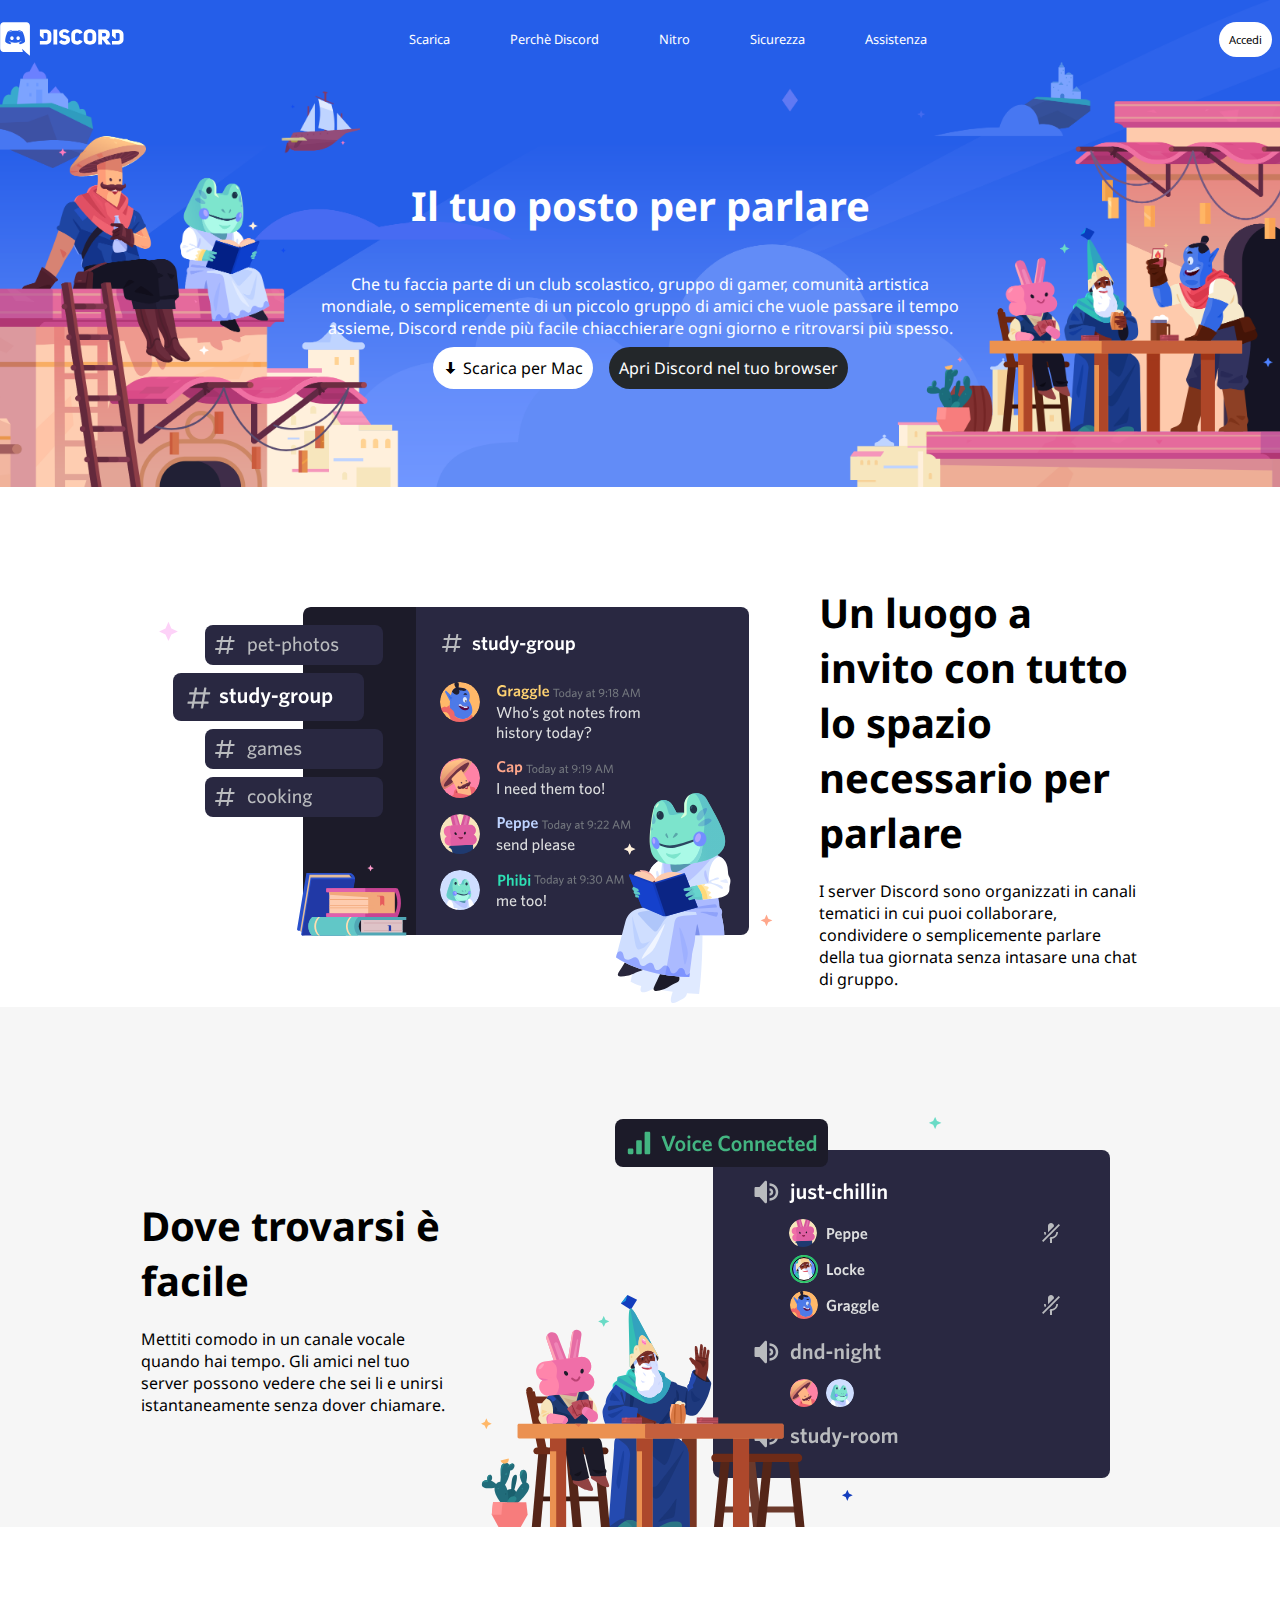
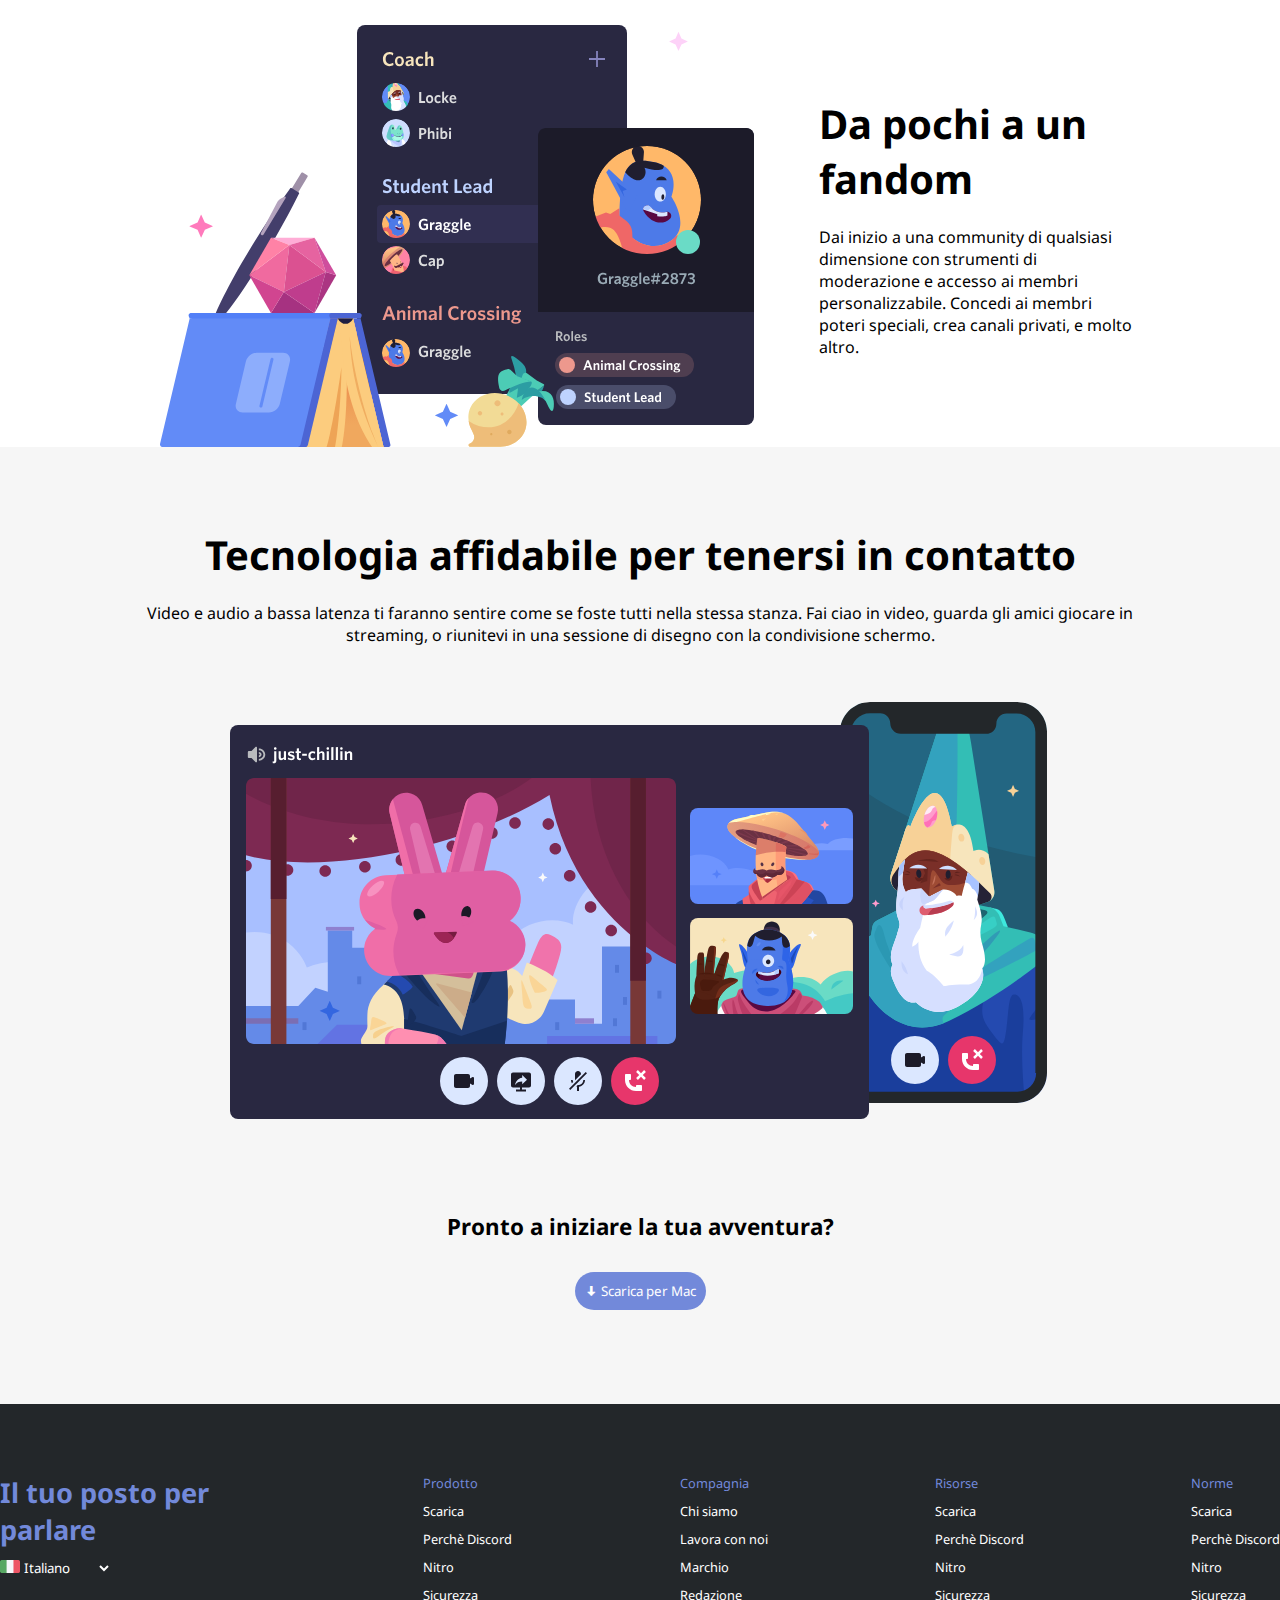
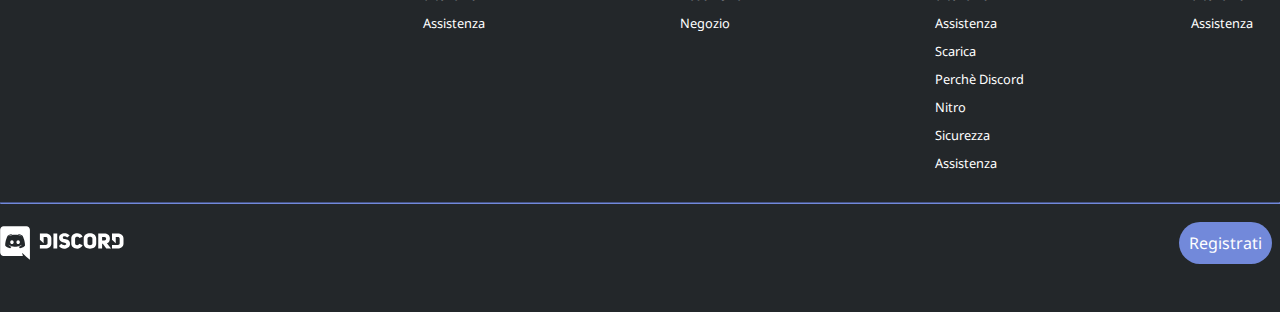
==== index.html @ 4655fd92 "init" ====
<!DOCTYPE html>
<html lang="en">
<head>
    <meta charset="UTF-8">
    <meta http-equiv="X-UA-Compatible" content="IE=edge">
    <meta name="viewport" content="width=device-width, initial-scale=1.0">
    <link rel="stylesheet" href="https://cdnjs.cloudflare.com/ajax/libs/font-awesome/6.2.1/css/all.min.css" integrity="sha512-MV7K8+y+gLIBoVD59lQIYicR65iaqukzvf/nwasF0nqhPay5w/9lJmVM2hMDcnK1OnMGCdVK+iQrJ7lzPJQd1w==" crossorigin="anonymous" referrerpolicy="no-referrer" />
    <link rel="preconnect" href="https://fonts.googleapis.com">
    <link rel="preconnect" href="https://fonts.gstatic.com" crossorigin>
    <link href="https://fonts.googleapis.com/css2?family=Noto+Sans:wght@300;400;500;600;700;800&display=swap" rel="stylesheet">
    <link rel="stylesheet" href="./css/style.css">
    <title>Discord</title>
</head>
<body>
    <header>
        <div class="container w-text">
            <nav class="d-flex little-text">
                <img src="./img/logo.svg" alt="Discord Logo">
                <ul class="d-flex">
                    <li>Scarica</li>
                    <li>Perchè Discord</li>
                    <li>Nitro</li>
                    <li>Sicurezza</li>
                    <li>Assistenza</li>
                </ul>
                <a class="button white b-text" href="">Accedi</a>
            </nav>
            <section class="d-flex text-c">
                <h1>Il tuo posto per parlare</h1>
                <p>Che tu faccia parte di un club scolastico, gruppo di gamer, comunità artistica mondiale, o semplicemente di un piccolo gruppo di amici che vuole passare il tempo assieme, Discord rende più facile chiacchierare ogni giorno e ritrovarsi più spesso.</p>
            </section>
            <div class="header-buttons d-flex">
                <div class="button white b-text">&#129051; Scarica per Mac</div>
                <div class="button black">Apri Discord nel tuo browser</div>
            </div>
        </div>
    </header>

    <main>
        <div role="section container">
            <section class="d-flex container b-text">
                <img src="./img/item1.svg" alt="">
                <article>
                    <h2>Un luogo a invito con tutto lo spazio necessario per parlare</h2>
                    <p>I server Discord sono organizzati in canali
                        tematici in cui puoi collaborare, condividere o
                        semplicemente parlare della tua giornata
                        senza intasare una chat di gruppo.</p>
                </article>
            </section>
        </div>
        <div role="section container">
            <section class="d-flex container b-text">
                <article>
                    <h2>Dove trovarsi è facile</h2>
                    <p>Mettiti comodo in un canale vocale quando hai tempo. Gli amici nel tuo server possono vedere che sei li e unirsi istantaneamente senza dover chiamare.</p>
                </article>
                <img src="./img/item2.svg" alt="">
            </section>
        </div>
        <div role="section container">
            <section class="d-flex container b-text">
                <img src="./img/item3.svg" alt="">
                <article>
                    <h2>Da pochi a un fandom</h2>
                    <p>Dai inizio a una community di qualsiasi dimensione con strumenti di moderazione e accesso ai membri personalizzabile. Concedi ai membri poteri speciali, crea canali privati, e molto altro.</p>
                </article>
            </section>
        </div>
        <div role="section container">
            <section class="flexed-article container b-text">
                <article class="maxed">
                    <h2>Tecnologia affidabile per tenersi in contatto</h2>
                    <p>Video e audio a bassa latenza ti faranno sentire come se foste tutti nella stessa stanza. Fai ciao in video, guarda gli amici giocare in streaming, o riunitevi in una sessione di disegno con la condivisione schermo.</p>
                </article>
                <img src="./img/item4-big.svg" alt="">
                <div class="section-footer">
                    <h3>Pronto a iniziare la tua avventura?</h3>
                    <button class="button blue w-text">&#129051; Scarica per Mac</button>
                </div>
            </section>

        </div>
    </main>

    <footer>
        <div class="container">
            <ul class="d-flex">
                <li>
                    <ul>
                        <li><h3 class="v-text">Il tuo posto per parlare</h3></li>
                        <li>
                            <img src="./img/ita.png" alt=""><select name="" id="lenguage">
                                <option value="italian"> Italiano</option>
                                <option value="napo">Napoletano</option>
                            </select>
                            <p class="icons">
                                <i class="fa-brands fa-twitter"></i>
                                <i class="fa-brands fa-instagram"></i>
                                <i class="fa-brands fa-square-facebook"></i>
                                <i class="fa-brands fa-youtube"></i>
                            </p>
                        </li>
                    </ul>
                </li>
                <li>
                    <ul>
                        <li class="v-text">Prodotto</li>
                        <li>Scarica</li>
                        <li>Perchè Discord</li>
                        <li>Nitro</li>
                        <li>Sicurezza</li>
                        <li>Assistenza</li>
                    </ul>
                </li>
                <li>
                    <ul>
                        <li class="v-text">Compagnia</li>
                        <li>Chi siamo</li>
                        <li>Lavora con noi</li>
                        <li>Marchio</li>
                        <li>Redazione</li>
                        <li>Negozio</li>
                    </ul>
                </li>
                <li>
                    <ul>
                        <li class="v-text">Risorse</li>
                        <li>Scarica</li>
                        <li>Perchè Discord</li>
                        <li>Nitro</li>
                        <li>Sicurezza</li>
                        <li>Assistenza</li>
                        <li>Scarica</li>
                        <li>Perchè Discord</li>
                        <li>Nitro</li>
                        <li>Sicurezza</li>
                        <li>Assistenza</li>
                    </ul>
                </li>
                <li>
                    <ul>
                        <li class="v-text">Norme</li>
                        <li>Scarica</li>
                        <li>Perchè Discord</li>
                        <li>Nitro</li>
                        <li>Sicurezza</li>
                        <li>Assistenza</li>
                    </ul>
                </li>
            </ul>
            <hr>
            <div class="bottom-footer d-flex">
                <img src="./img/logo.svg" alt="">
                <a class="button blue w-text" href="">Registrati</a>

            </div>
        </div>
    </footer>
</body>
</html>
---- css/style.css ----
*{
    padding: 0;
    margin: 0;
    box-sizing: border-box;
    font-family: 'Noto Sans', sans-serif;
}
:root{
    /* Color styles */
    --primary-color: #FFFFFF;
    --bg-section: #F6F6F6;
    --bg-footer: #23272A;
    --dark-text: #000000;
    --bg-header: #2A5EE8;
    --light-bg: #7289DA;
    }
    /* utilities */
.container{            
    max-width: 1400px;
    margin: 0 auto;
}
.w-text{
    color: var(--primary-color);
}
.v-text{
    color: var(--light-bg);
}
.button.white{
    background-color: var(--primary-color);
}
.b-text{
    color: var(--dark-text);
}
.d-flex{
    display: flex;
    flex-flow: row wrap;
    justify-content: center;
    align-items: center;
}
.text-c{
    text-align: center;
}
.button{
    padding: 10px;
    border-radius: 30px;
    margin: 8px;
}
.little-text{
    font-size: 0.7rem;
}
a{
    text-decoration: none;
}
.button.black{
    background-color: var(--bg-footer);
}
.button.blue{
    background-color: var(--light-bg);
}
/* header */
header{
    background-color: var(--bg-header);
    background-image: url("../img/jumbo.png");
    background-size: cover;
    background-position: center;
}
ul{
    list-style: none;
}
header li{
    margin: 30px;
}
nav.d-flex{
    justify-content: space-between;
}
header section{
    width: 50%;
    margin: 0 auto;
}
section{
    padding-top: 80px;
}
section h1{
    padding: 20px;
    font-size: 2.5rem;
}
.header-buttons{
    padding-bottom: 90px;
}
/* main */
h2{
    font-size: 2.5rem;
}
div.section-footer h3{
    font-size: 1.4rem;
}
section p{
    padding-top:20px;
}
article{
    max-width: 25%;
}
article.maxed{
    max-width: 80%;
    text-align: center;
}
main>div:nth-child(even){
    background-color: var(--bg-section);
}
.flexed-article{
    display: flex;
    justify-content: center;
    align-items: center;
    flex-flow: column;
}
div.section-footer button{
    margin: 30px;
    border: 0px;
    width: fit-content;
    text-align: center;
}
.section-footer{
    padding-top: 35px;
    display: flex;
    flex-flow: column;
    align-items: center;
    padding-bottom: 4rem;
}
/* footer */
footer{
    background-color: var(--bg-footer);
}
ul.d-flex>li{
    max-width: calc(100% / 5);
    color: var(--primary-color);
    font-size: 0.8rem;
}
footer ul.d-flex{
    align-items: flex-start;
    justify-content: space-between;
}
li>h3{
    font-size: 1.7rem;
}
footer li{
    padding-top: 10px;
    
}
div.bottom-footer{
    padding-top: 10px;
    padding-bottom: 40px;
    justify-content: space-between;
}
footer hr{
    border-color: var(--light-bg);
    margin-top: 30px;
}
select{
    background-color: var(--bg-footer);
    color: var(--primary-color);
    border:0px;
}
footer li img{
    width:20px
}
footer div.container{
    padding-top: 50px;
}
i{
    padding: 10px;
}
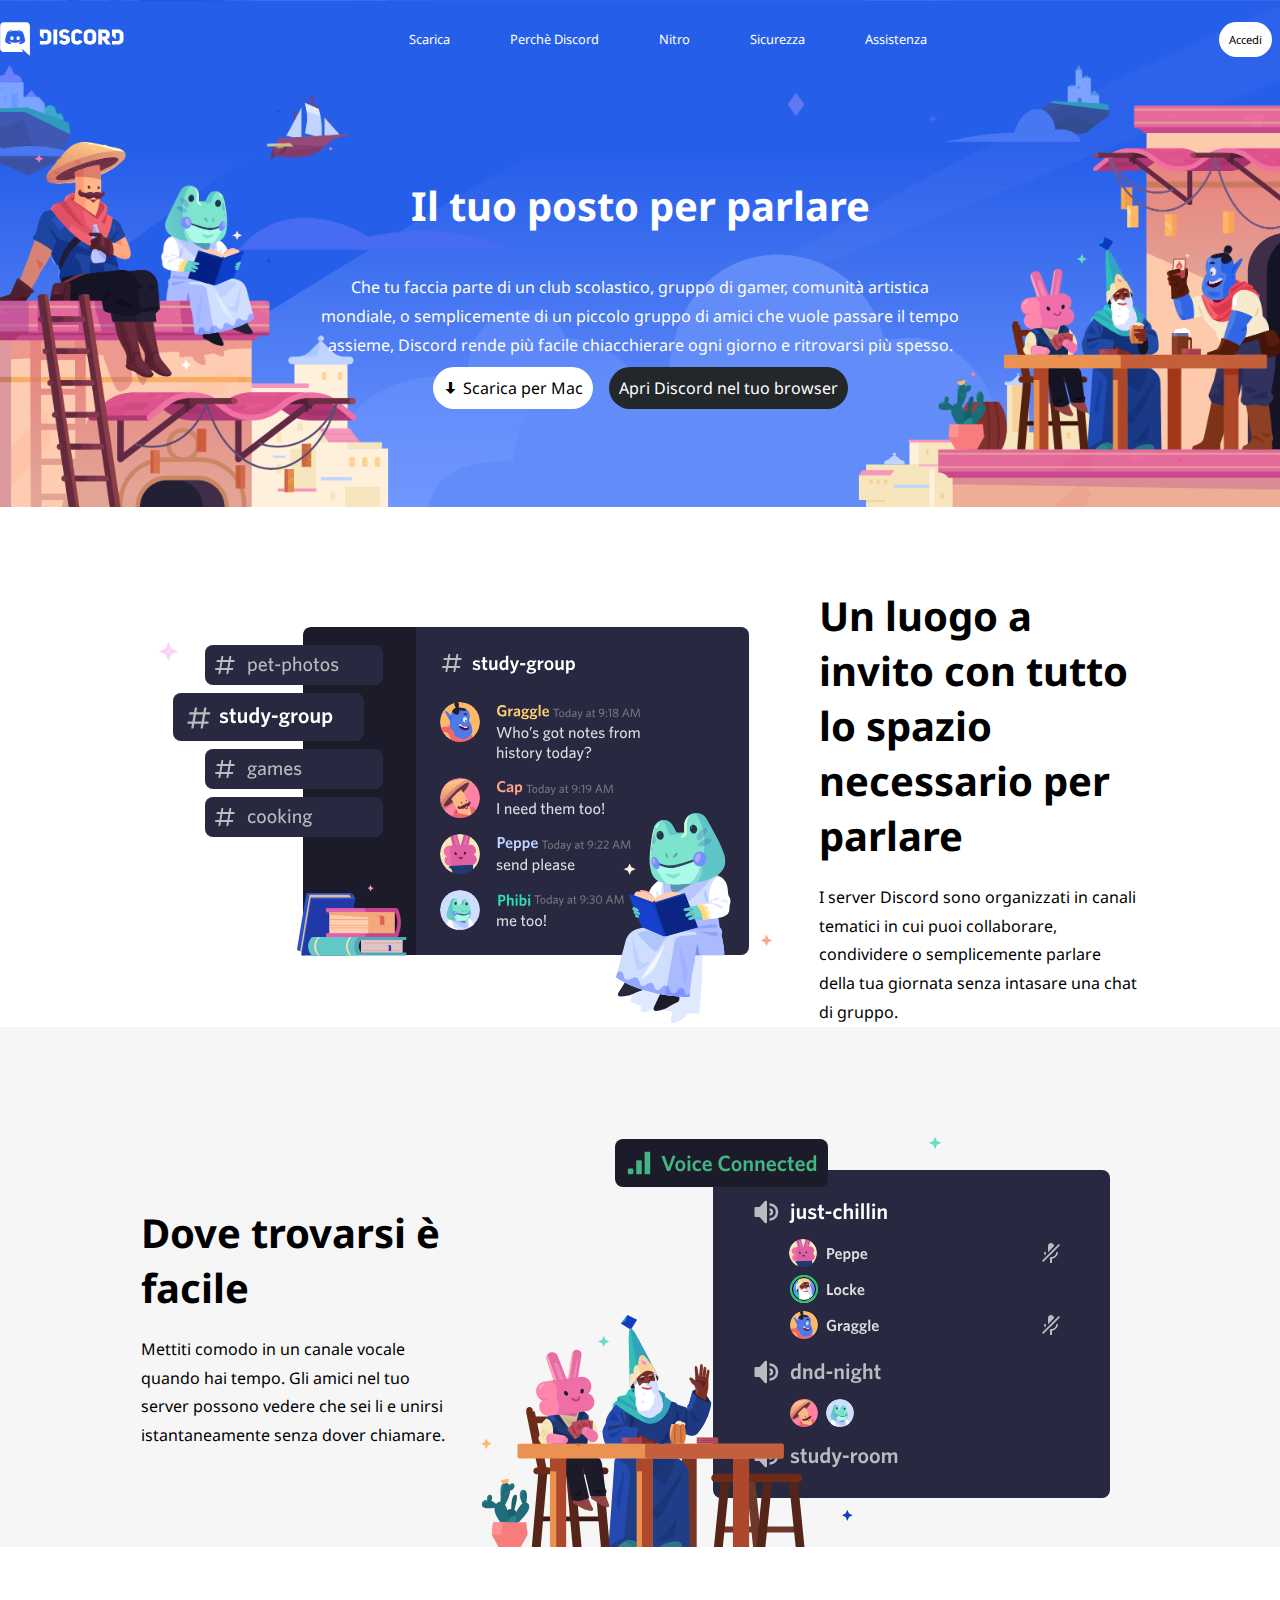
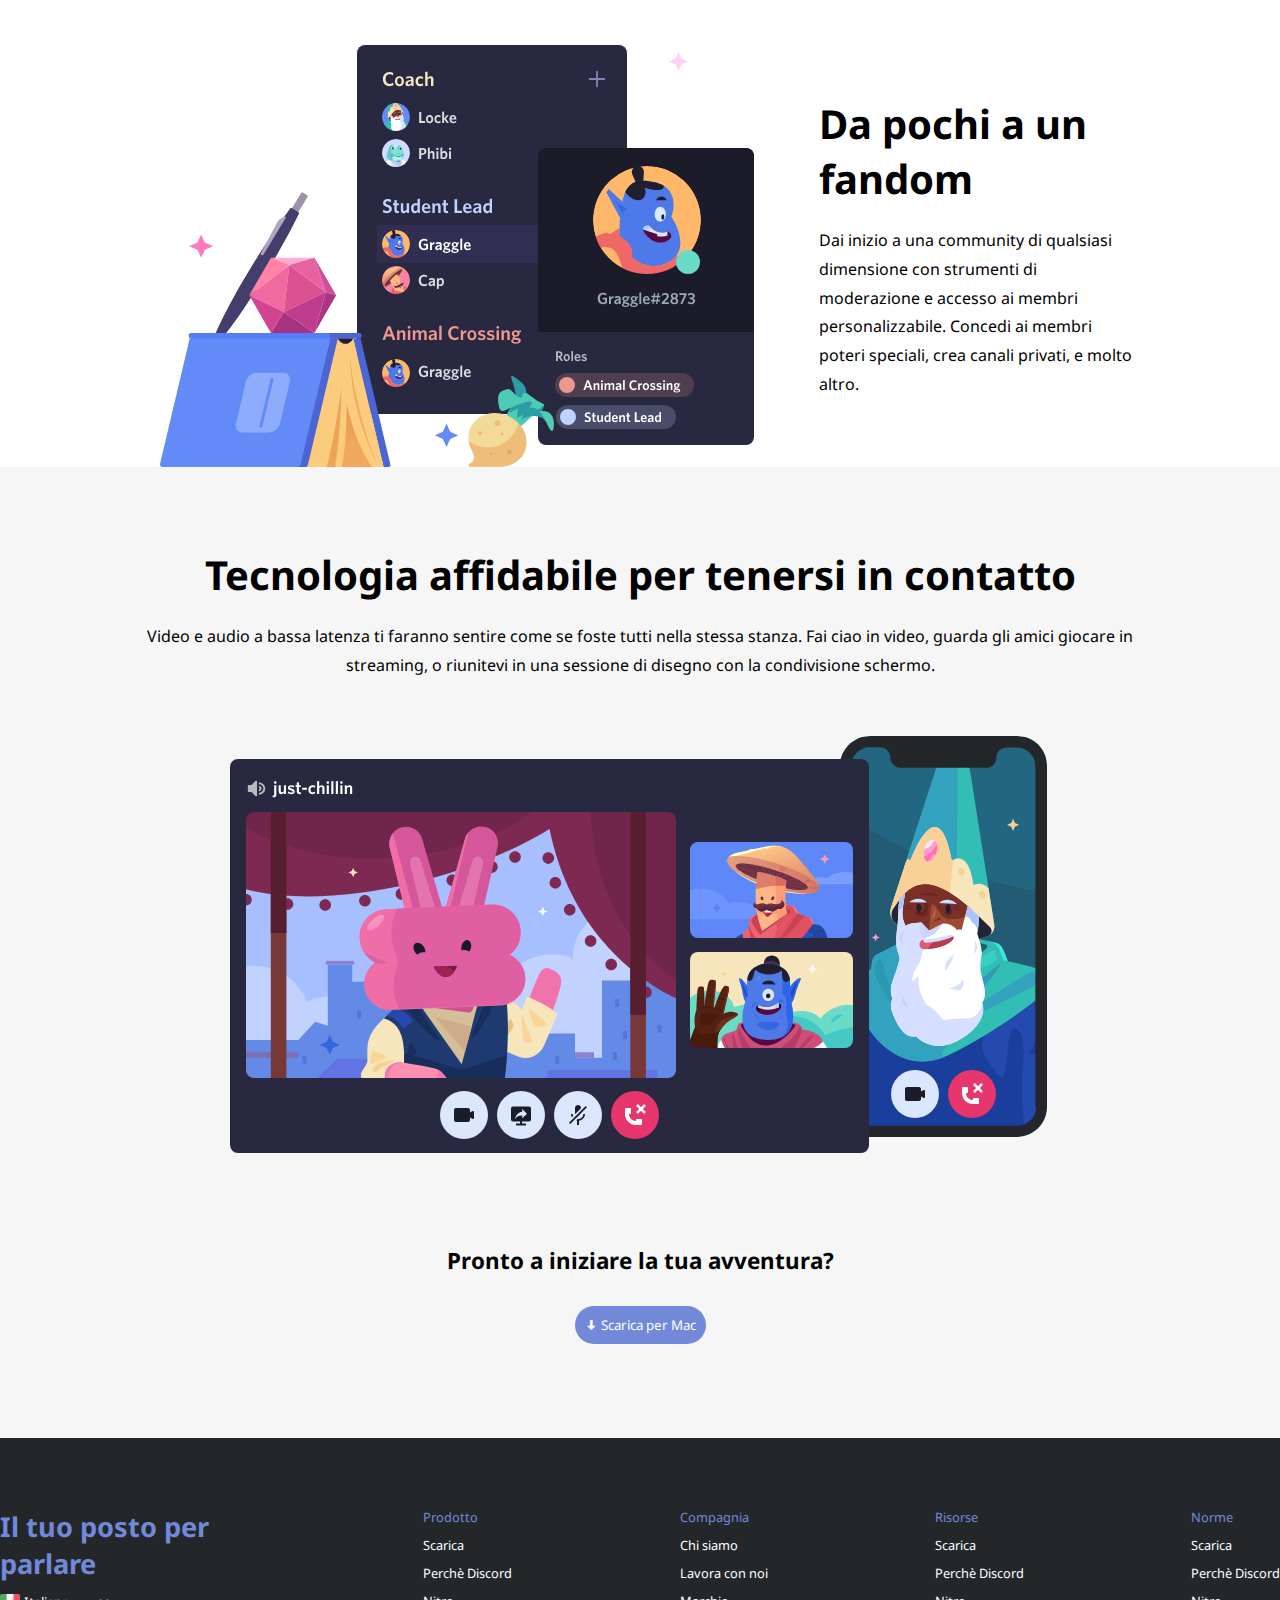
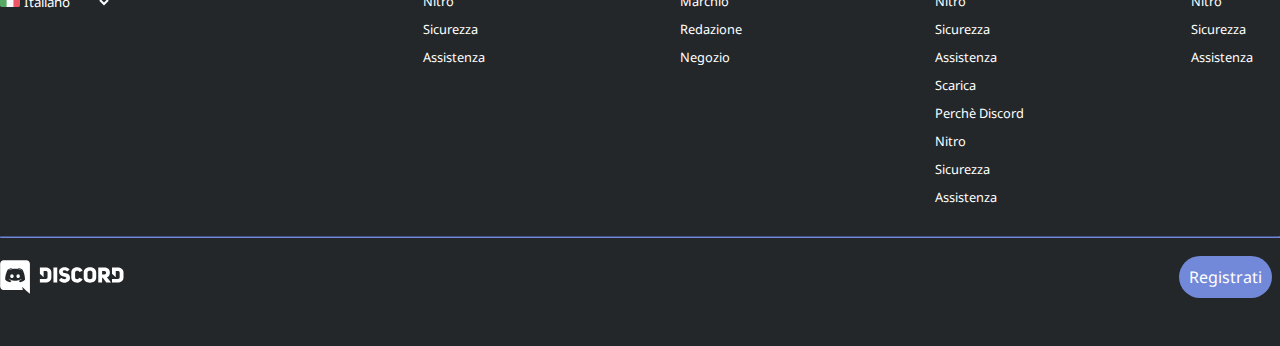
==== commit cf1b80f3: "little modif" ====
--- a/index.html
+++ b/index.html
@@ -23,7 +23,7 @@
                     <li>Sicurezza</li>
                     <li>Assistenza</li>
                 </ul>
-                <a class="button white b-text" href="">Accedi</a>
+                <a class="button white b-text" href="#">Accedi</a>
             </nav>
             <section class="d-flex text-c">
                 <h1>Il tuo posto per parlare</h1>
--- a/css/style.css
+++ b/css/style.css
@@ -87,6 +87,11 @@
     padding-bottom: 90px;
 }
 /* main */
+.wave{
+    height: 100px;
+    background-image: url(../img/wave.svg);
+    filter:opacity(0.4)
+}
 h2{
     font-size: 2.5rem;
 }
@@ -95,6 +100,7 @@
 }
 section p{
     padding-top:20px;
+    line-height: 1.8;
 }
 article{
     max-width: 25%;
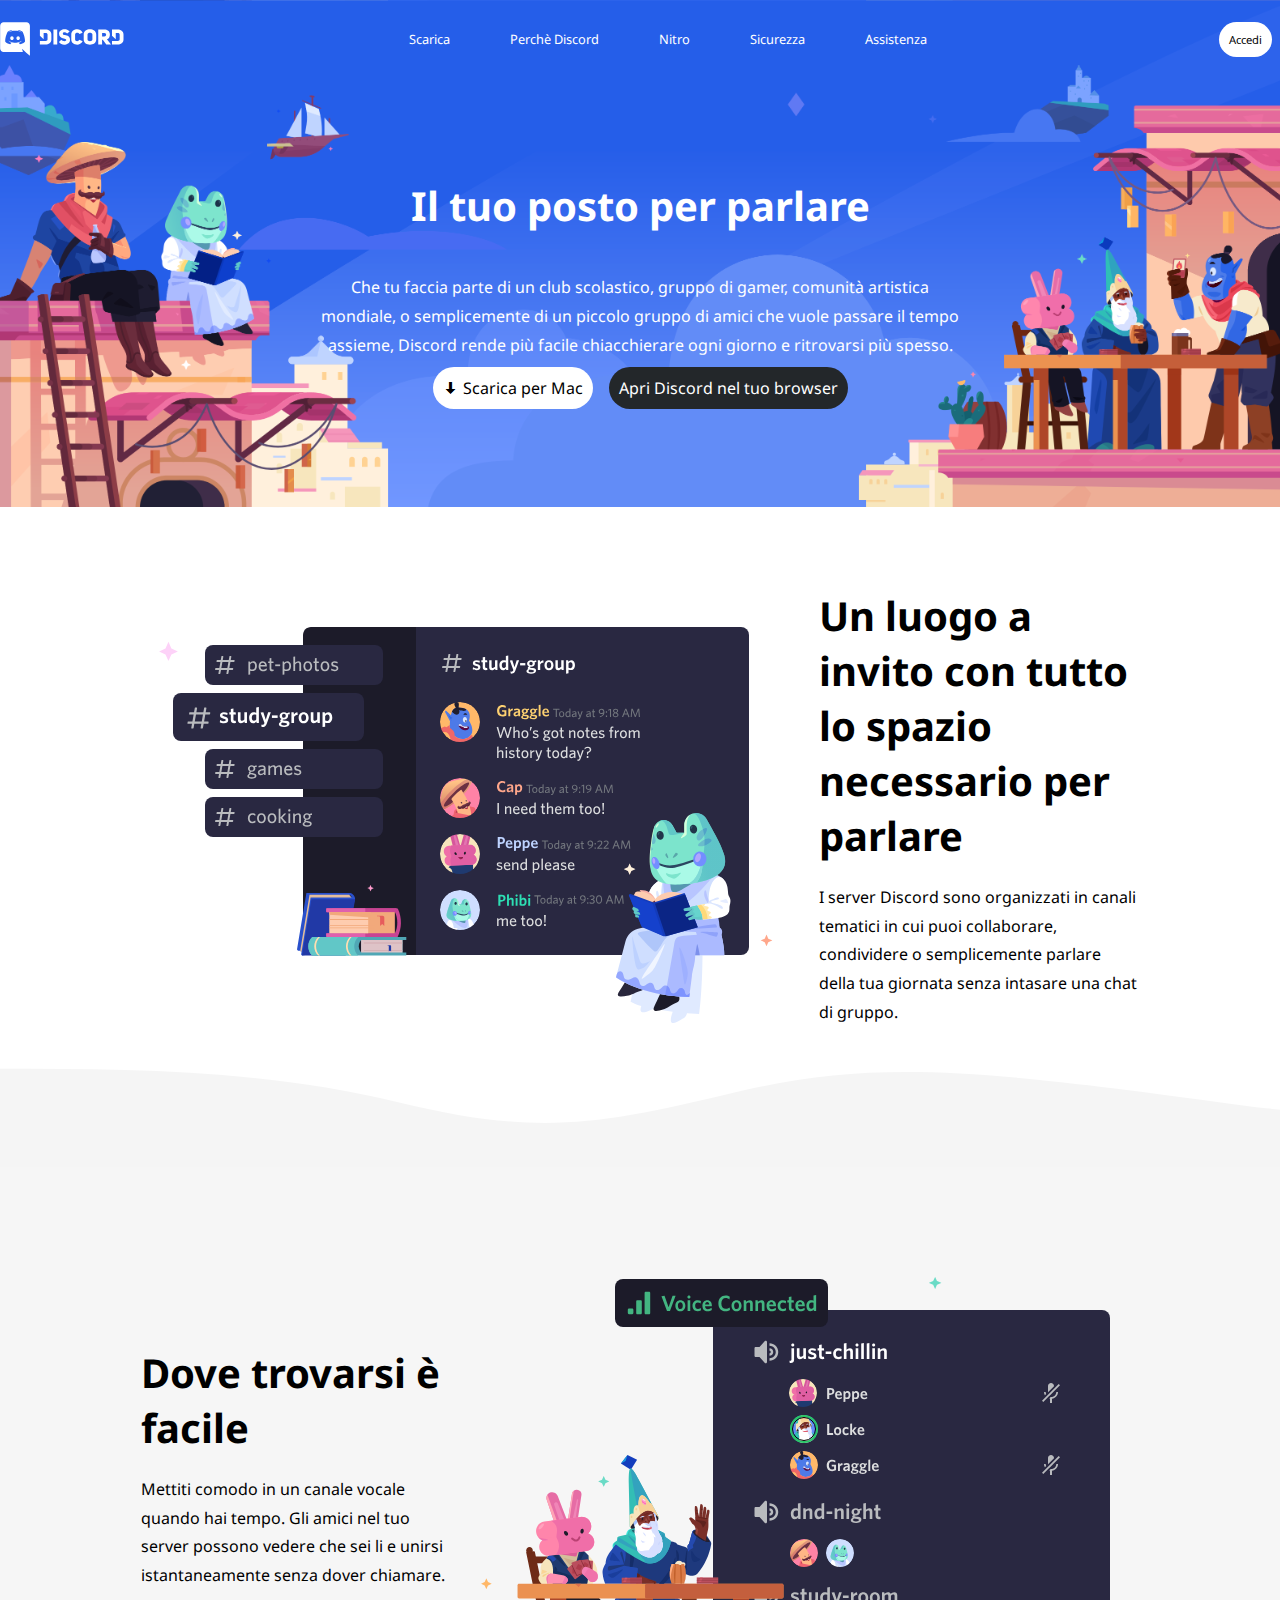
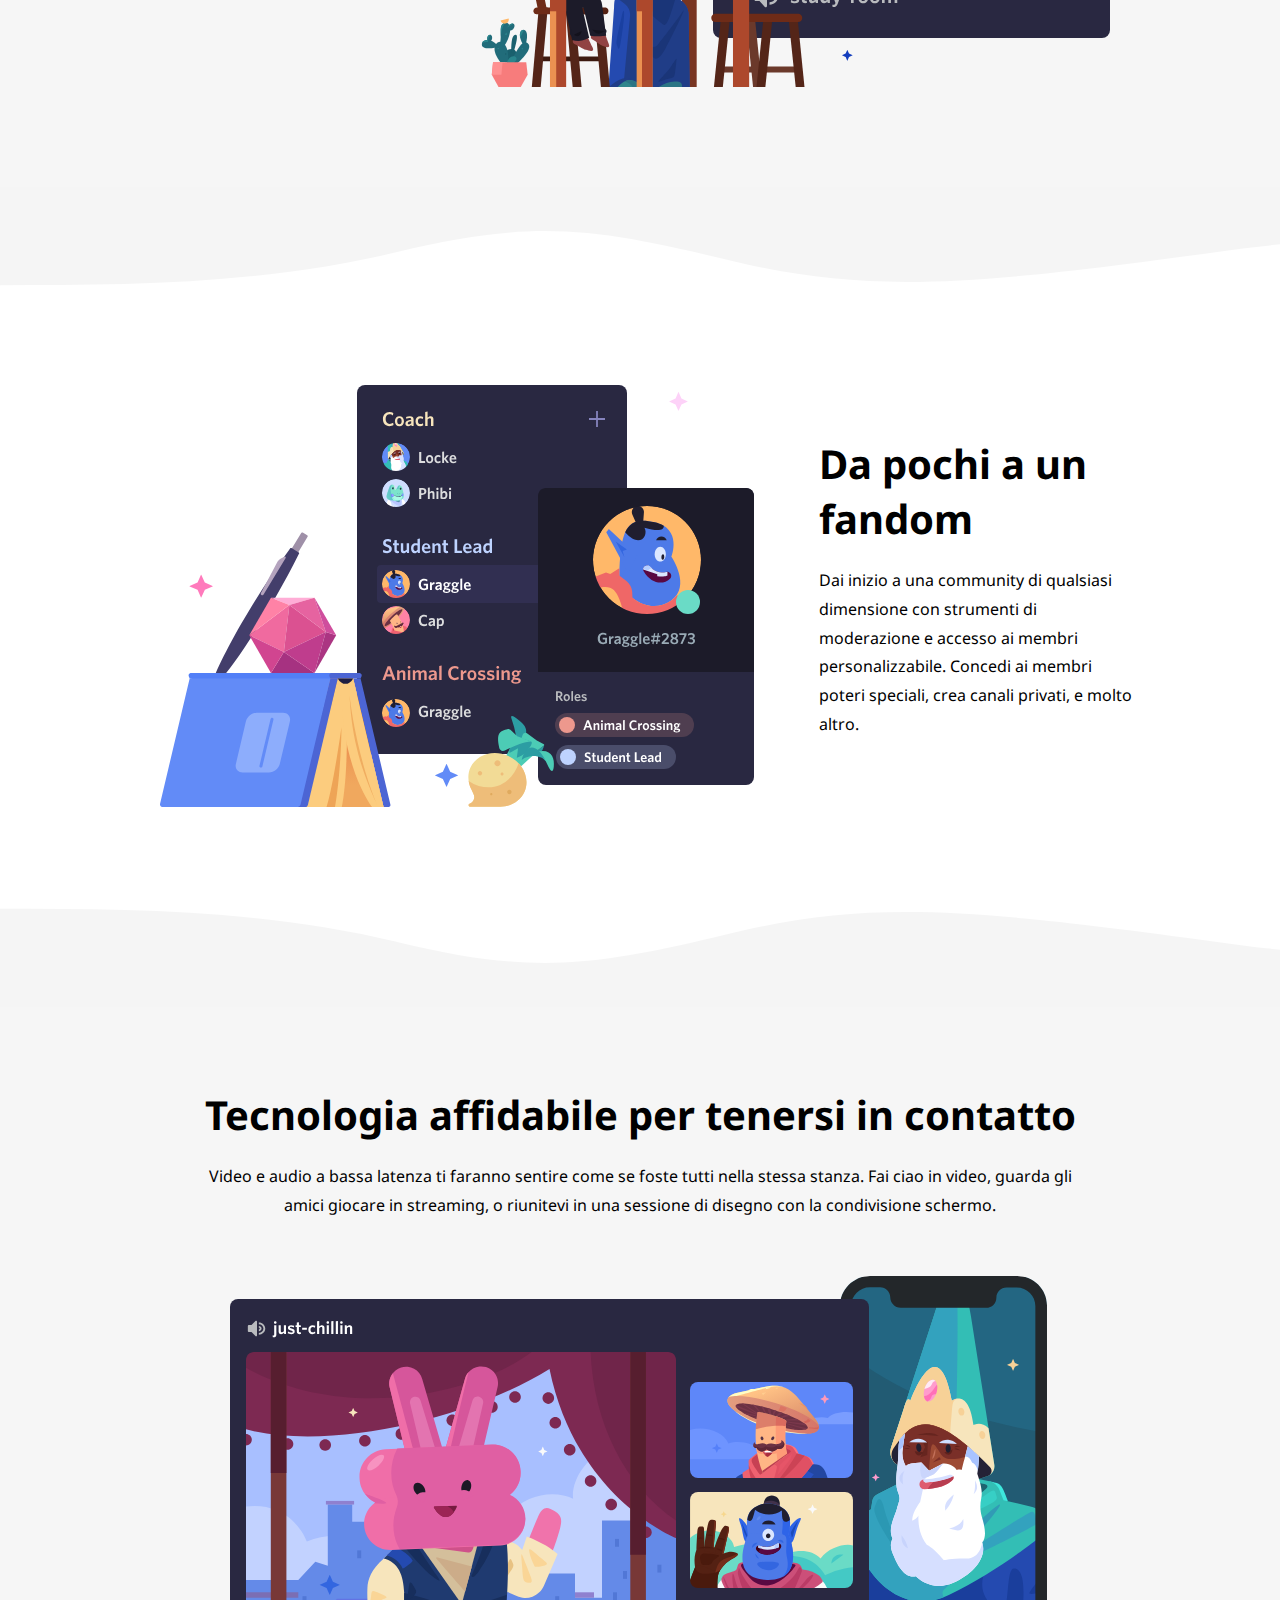
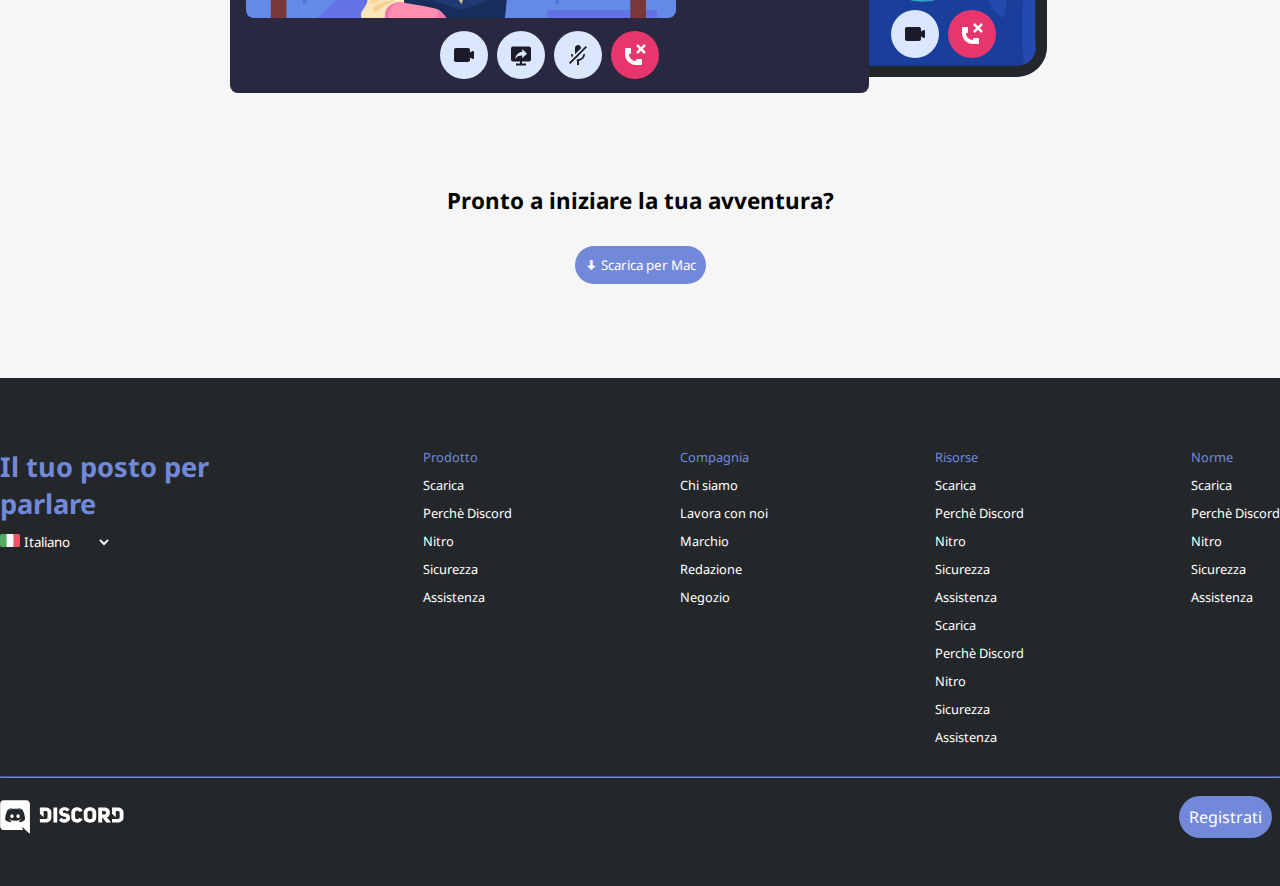
==== commit eb47bedd: "added waves" ====
--- a/index.html
+++ b/index.html
@@ -49,7 +49,8 @@
                 </article>
             </section>
         </div>
-        <div role="section container">
+        <div class="right wave little"></div>
+        <div class="g-bg bot-padded" role="section container g-bg">
             <section class="d-flex container b-text">
                 <article>
                     <h2>Dove trovarsi è facile</h2>
@@ -58,6 +59,7 @@
                 <img src="./img/item2.svg" alt="">
             </section>
         </div>
+        <div class="flipped wave little"></div>
         <div role="section container">
             <section class="d-flex container b-text">
                 <img src="./img/item3.svg" alt="">
@@ -67,7 +69,8 @@
                 </article>
             </section>
         </div>
-        <div role="section container">
+        <div class="right wave big"></div>
+        <div class="g-bg" role="section container g-bg">
             <section class="flexed-article container b-text">
                 <article class="maxed">
                     <h2>Tecnologia affidabile per tenersi in contatto</h2>
--- a/css/style.css
+++ b/css/style.css
@@ -87,10 +87,22 @@
     padding-bottom: 90px;
 }
 /* main */
+.g-bg.bot-padded{
+    padding-bottom: 100px;
+}
 .wave{
     height: 100px;
     background-image: url(../img/wave.svg);
-    filter:opacity(0.4)
+    filter:opacity(0.04)
+}
+.right.wave.big{
+    margin-top: 100px;
+}
+.right.wave.little{
+    margin-top: 40px;
+}
+.flipped.wave{
+    transform: scaleY(-1);
 }
 h2{
     font-size: 2.5rem;
@@ -106,10 +118,10 @@
     max-width: 25%;
 }
 article.maxed{
-    max-width: 80%;
+    max-width: 70%;
     text-align: center;
 }
-main>div:nth-child(even){
+.g-bg{
     background-color: var(--bg-section);
 }
 .flexed-article{
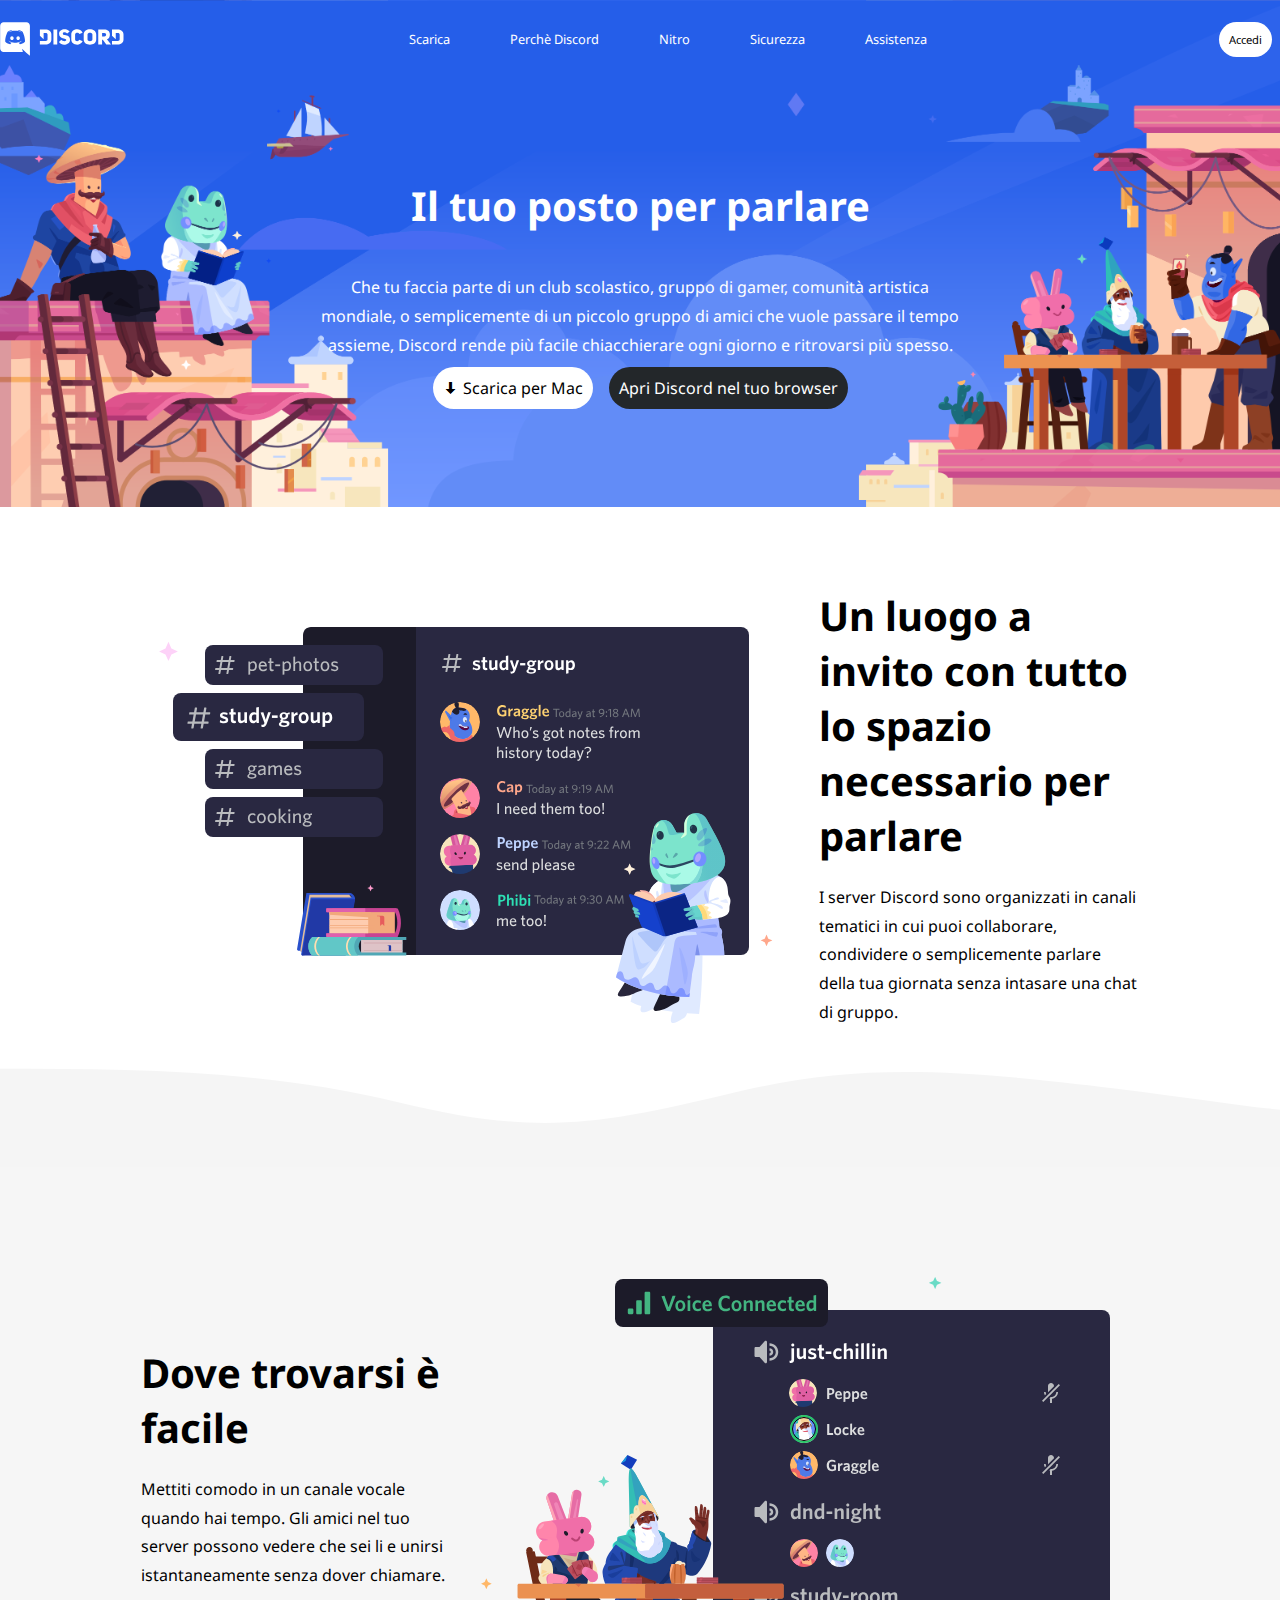
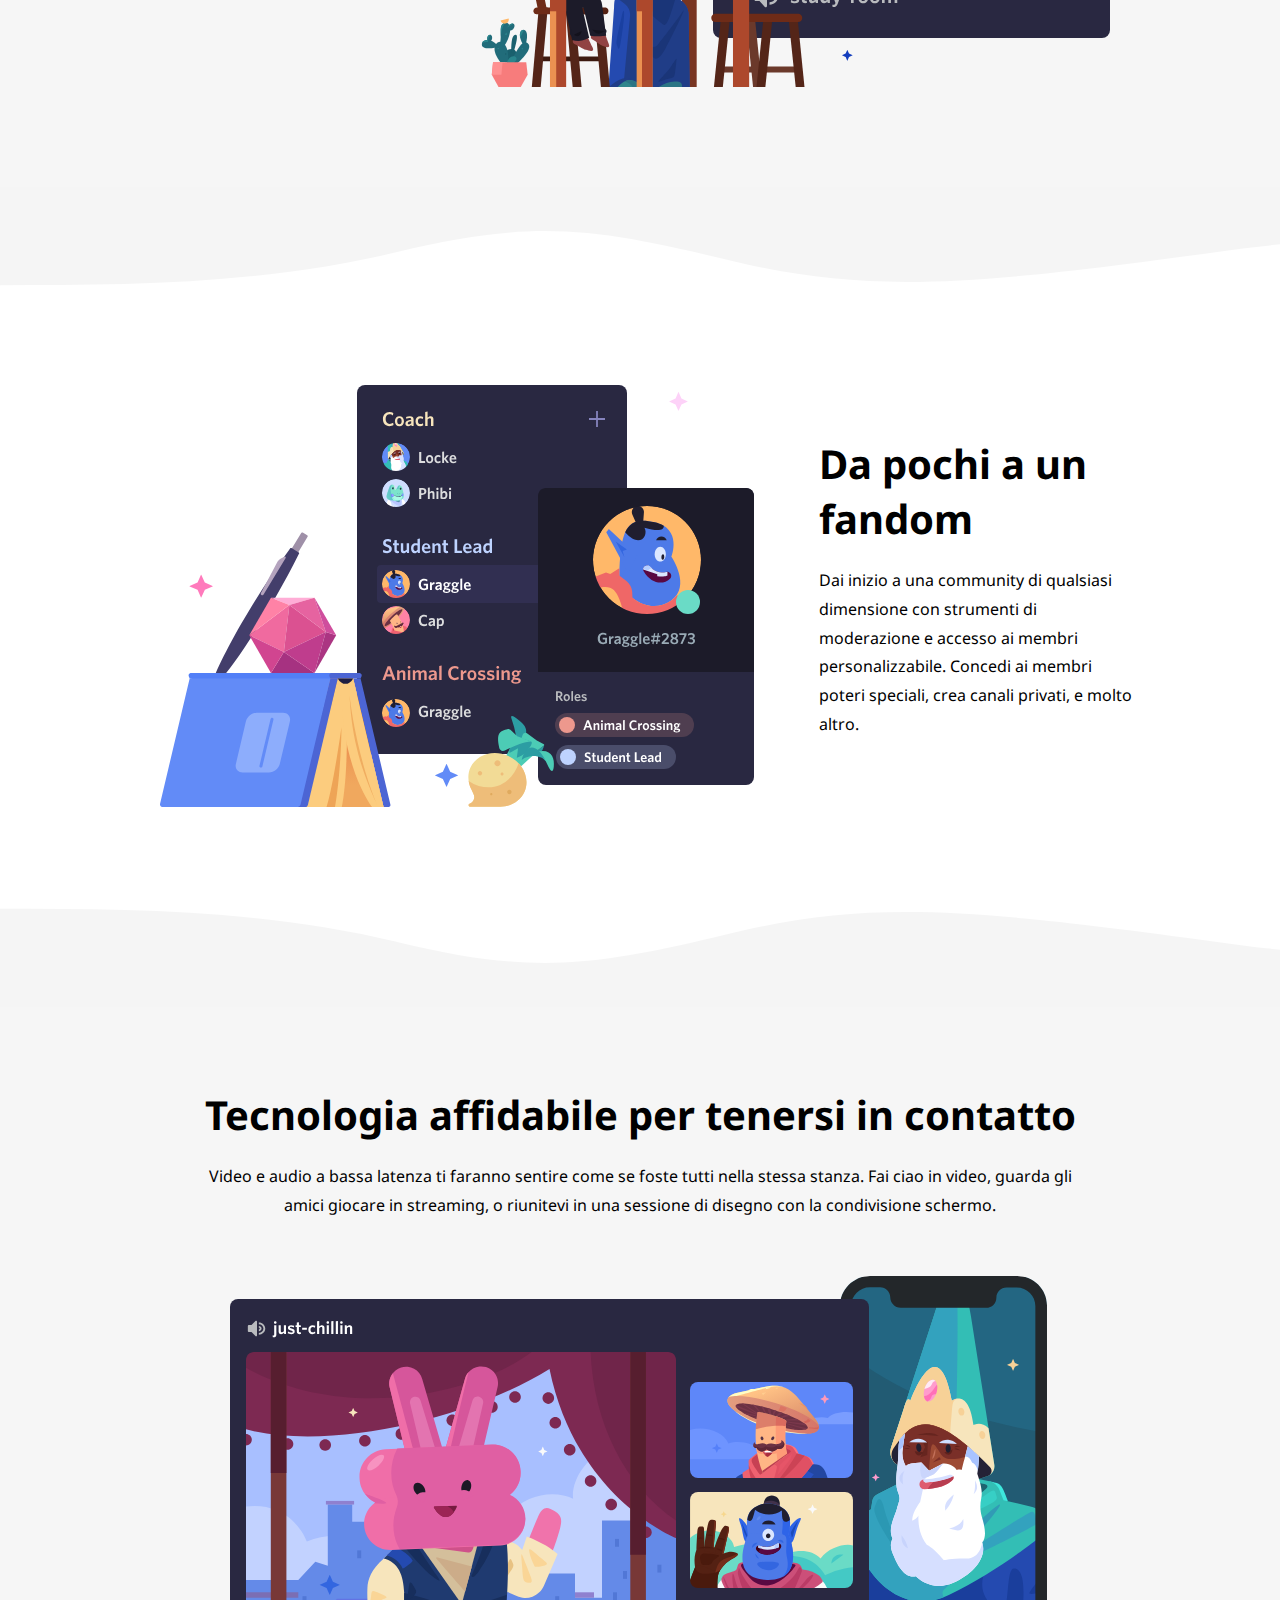
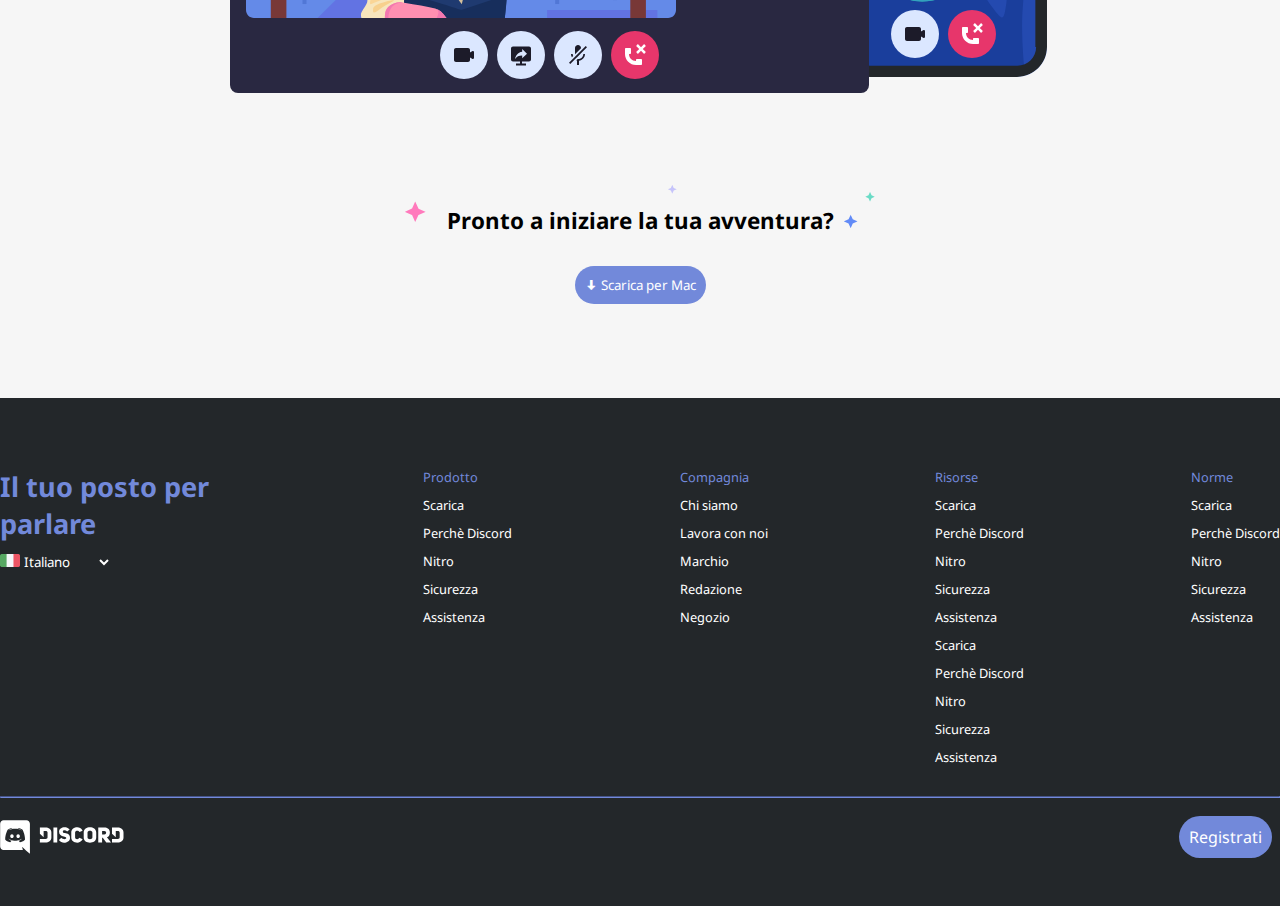
==== commit acf97f25: "fixed section-footer" ====
--- a/index.html
+++ b/index.html
@@ -78,6 +78,9 @@
                 </article>
                 <img src="./img/item4-big.svg" alt="">
                 <div class="section-footer">
+                    <div class="h3-container">
+                        <img src="./img/stars.svg" alt="">
+                    </div>
                     <h3>Pronto a iniziare la tua avventura?</h3>
                     <button class="button blue w-text">&#129051; Scarica per Mac</button>
                 </div>
--- a/css/style.css
+++ b/css/style.css
@@ -143,6 +143,18 @@
     align-items: center;
     padding-bottom: 4rem;
 }
+.h3-container{
+    max-width: 470px;
+    position: absolute;
+}
+.section-footer img{
+    position: relative;
+    top: 0px;
+    max-width: 470px;
+}
+div.section-footer h3{
+    padding-top: 20px;
+}
 /* footer */
 footer{
     background-color: var(--bg-footer);
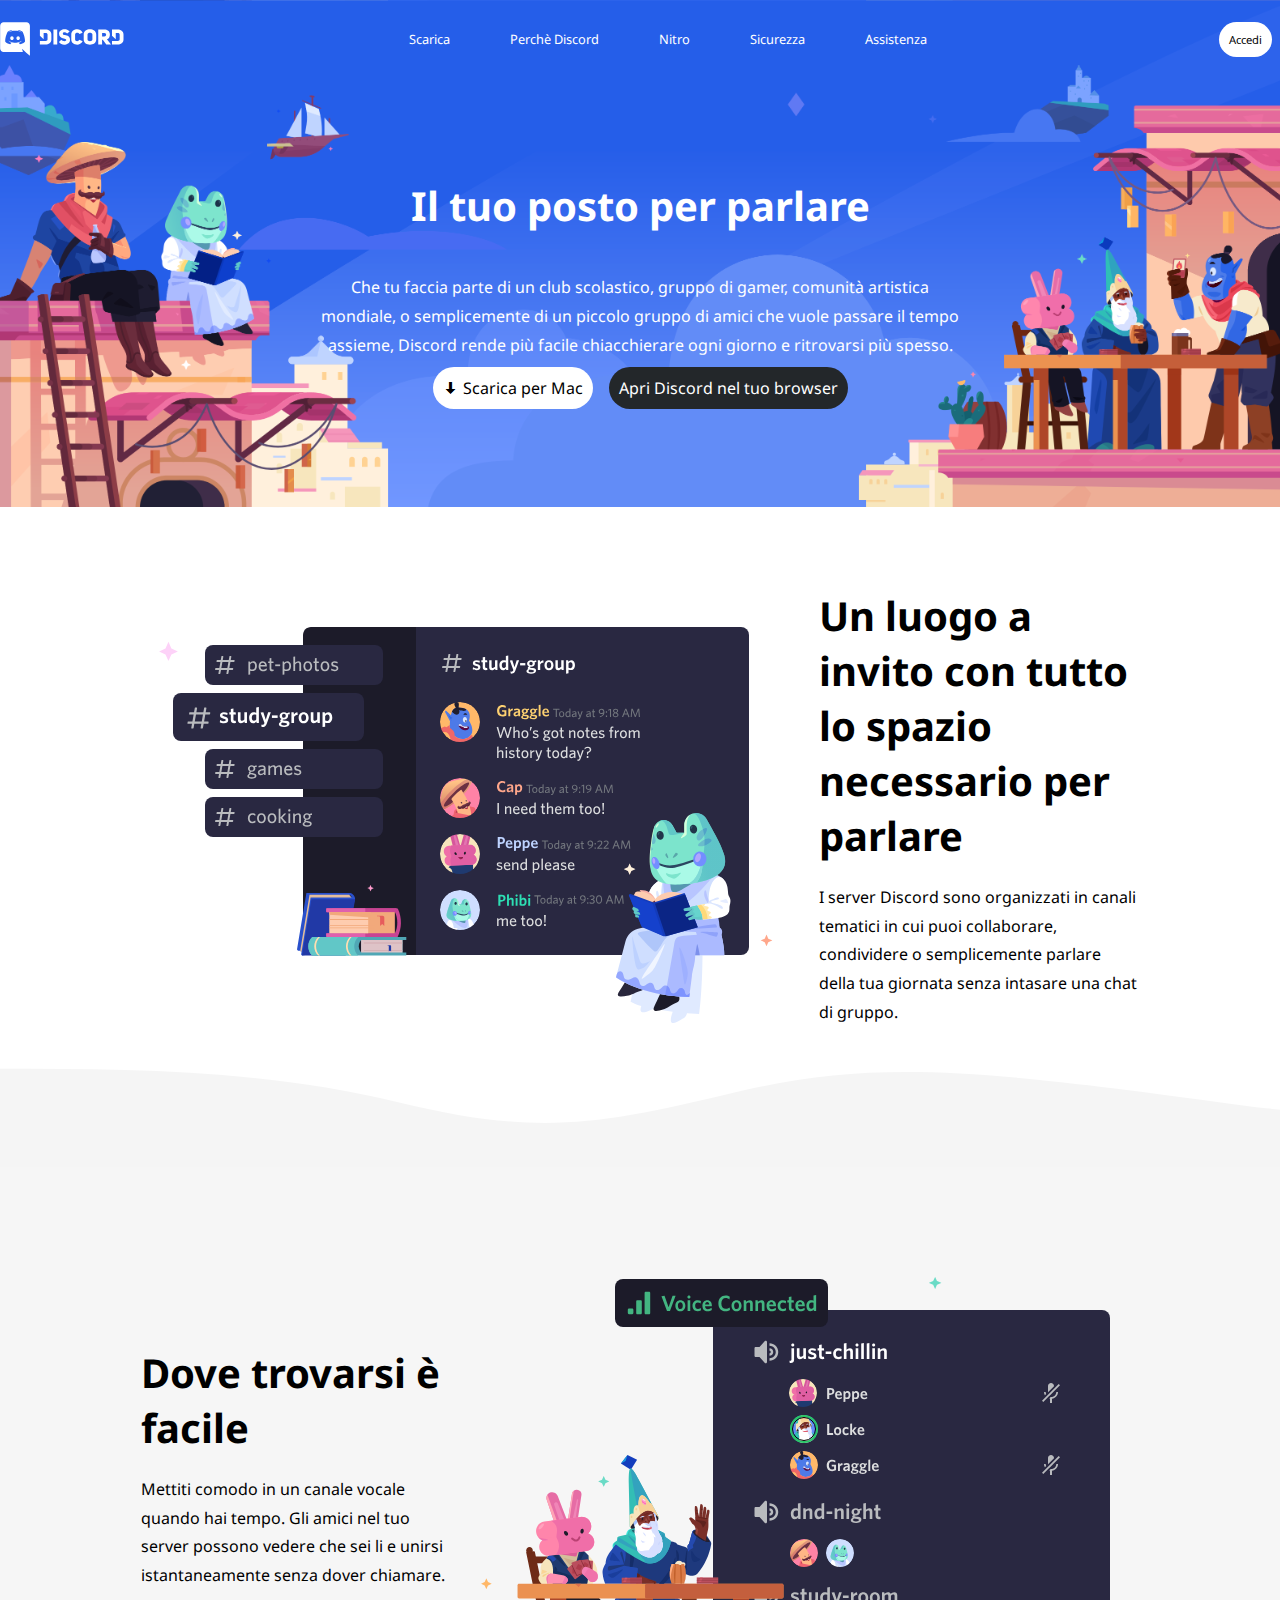
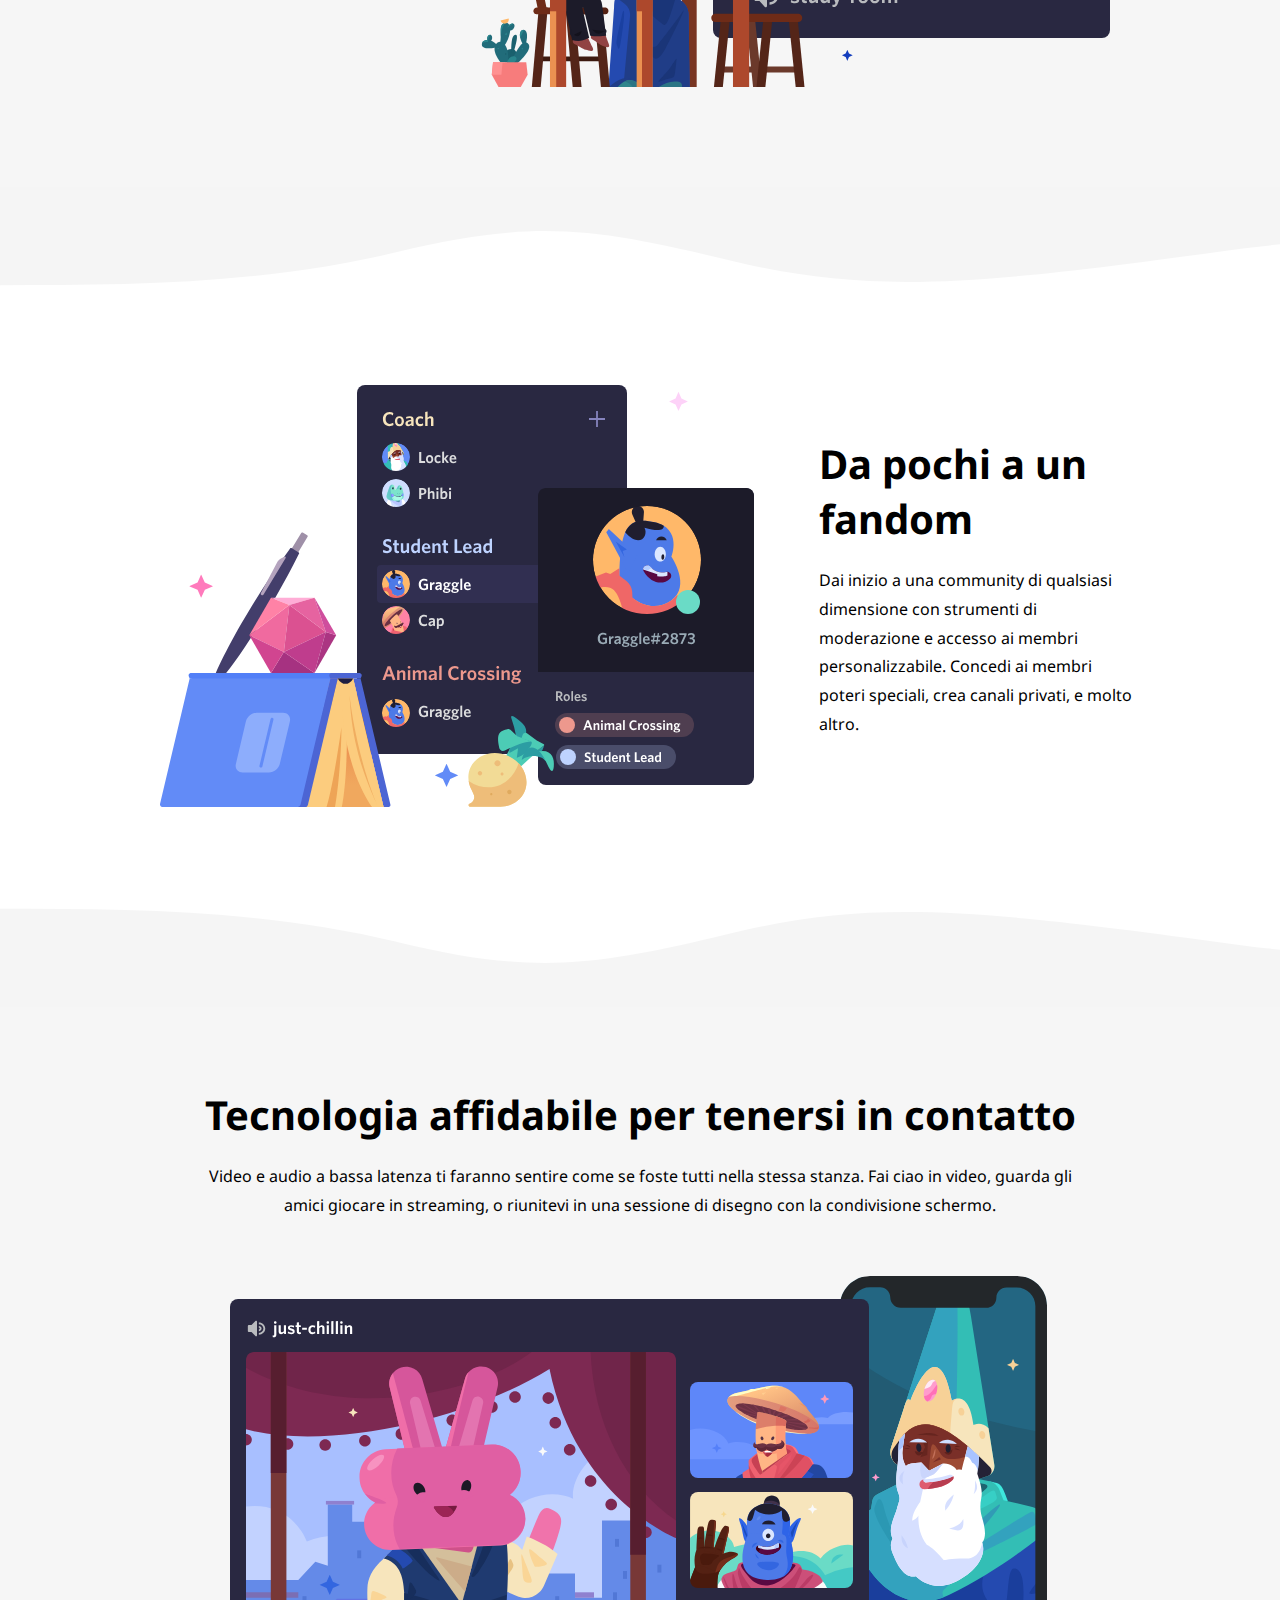
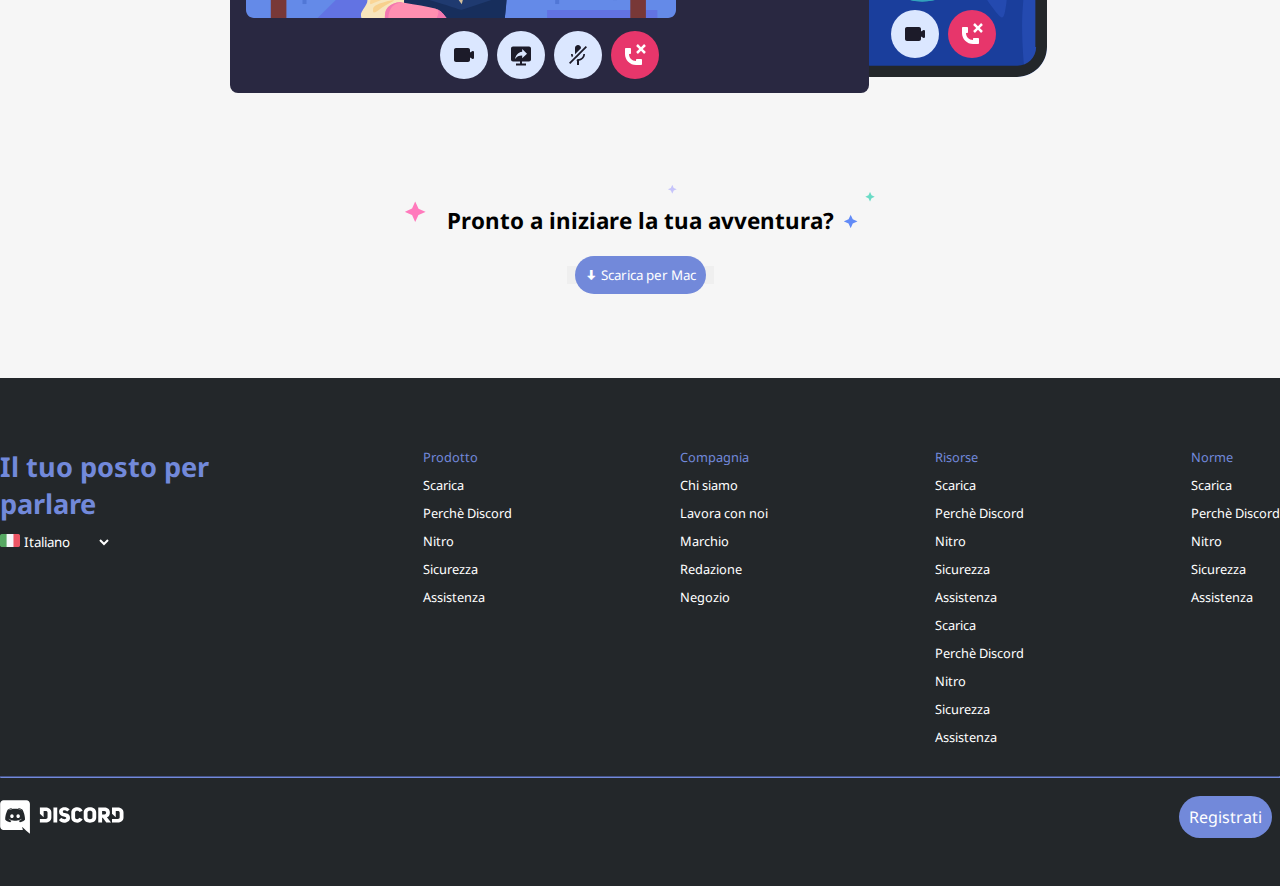
==== commit 9a4c0fa8: "almost done the hover effects in index.html" ====
--- a/index.html
+++ b/index.html
@@ -17,11 +17,11 @@
             <nav class="d-flex little-text">
                 <img src="./img/logo.svg" alt="Discord Logo">
                 <ul class="d-flex">
-                    <li>Scarica</li>
-                    <li>Perchè Discord</li>
-                    <li>Nitro</li>
-                    <li>Sicurezza</li>
-                    <li>Assistenza</li>
+                    <li><a class="w-text" href="#">Scarica</a></li>
+                    <li><a class="w-text" href="#">Perchè Discord</a></li>
+                    <li><a class="w-text" href="#">Nitro</a></li>
+                    <li><a class="w-text" href="#">Sicurezza</a></li>
+                    <li><a class="w-text" href="#">Assistenza</a></li>
                 </ul>
                 <a class="button white b-text" href="#">Accedi</a>
             </nav>
@@ -30,8 +30,8 @@
                 <p>Che tu faccia parte di un club scolastico, gruppo di gamer, comunità artistica mondiale, o semplicemente di un piccolo gruppo di amici che vuole passare il tempo assieme, Discord rende più facile chiacchierare ogni giorno e ritrovarsi più spesso.</p>
             </section>
             <div class="header-buttons d-flex">
-                <div class="button white b-text">&#129051; Scarica per Mac</div>
-                <div class="button black">Apri Discord nel tuo browser</div>
+                <a class="button white b-text" href="#">&#129051; Scarica per Mac</a>
+                <a class="button black w-text" href="#">Apri Discord nel tuo browser</a>
             </div>
         </div>
     </header>
@@ -82,7 +82,7 @@
                         <img src="./img/stars.svg" alt="">
                     </div>
                     <h3>Pronto a iniziare la tua avventura?</h3>
-                    <button class="button blue w-text">&#129051; Scarica per Mac</button>
+                    <button class=""><a class="button blue w-text" href="#">&#129051; Scarica per Mac</a></button>
                 </div>
             </section>
 
@@ -111,47 +111,47 @@
                 </li>
                 <li>
                     <ul>
-                        <li class="v-text">Prodotto</li>
-                        <li>Scarica</li>
-                        <li>Perchè Discord</li>
-                        <li>Nitro</li>
-                        <li>Sicurezza</li>
-                        <li>Assistenza</li>
+                        <li><a class="v-text" href="#"> Prodotto</a></li>
+                        <li><a class="w-text" href="#"> Scarica</a></li>
+                        <li><a class="w-text" href="#"> Perchè Discord</a></li>
+                        <li><a class="w-text" href="#"> Nitro</a></li>
+                        <li><a class="w-text" href="#"> Sicurezza</a></li>
+                        <li><a class="w-text" href="#"> Assistenza</a></li>
                     </ul>
                 </li>
                 <li>
                     <ul>
-                        <li class="v-text">Compagnia</li>
-                        <li>Chi siamo</li>
-                        <li>Lavora con noi</li>
-                        <li>Marchio</li>
-                        <li>Redazione</li>
-                        <li>Negozio</li>
+                        <li><a class="v-text" href="#"> Compagnia</a></li>
+                        <li><a class="w-text" href="#"> Chi siamo</a></li>
+                        <li><a class="w-text" href="#"> Lavora con noi</a></li>
+                        <li><a class="w-text" href="#"> Marchio</a></li>
+                        <li><a class="w-text" href="#"> Redazione</a></li>
+                        <li><a class="w-text" href="#"> Negozio</a></li>
                     </ul>
                 </li>
                 <li>
                     <ul>
-                        <li class="v-text">Risorse</li>
-                        <li>Scarica</li>
-                        <li>Perchè Discord</li>
-                        <li>Nitro</li>
-                        <li>Sicurezza</li>
-                        <li>Assistenza</li>
-                        <li>Scarica</li>
-                        <li>Perchè Discord</li>
-                        <li>Nitro</li>
-                        <li>Sicurezza</li>
-                        <li>Assistenza</li>
+                        <li><a class="v-text" href="#"> Risorse</a></li>
+                        <li><a class="w-text" href="#"> Scarica</a></li>
+                        <li><a class="w-text" href="#"> Perchè Discord</a></li>
+                        <li><a class="w-text" href="#"> Nitro</a></li>
+                        <li><a class="w-text" href="#"> Sicurezza</a></li>
+                        <li><a class="w-text" href="#"> Assistenza</a></li>
+                        <li><a class="w-text" href="#"> Scarica</a></li>
+                        <li><a class="w-text" href="#"> Perchè Discord</a></li>
+                        <li><a class="w-text" href="#"> Nitro</a></li>
+                        <li><a class="w-text" href="#"> Sicurezza</a></li>
+                        <li><a class="w-text" href="#"> Assistenza</a></li>
                     </ul>
                 </li>
                 <li>
                     <ul>
-                        <li class="v-text">Norme</li>
-                        <li>Scarica</li>
-                        <li>Perchè Discord</li>
-                        <li>Nitro</li>
-                        <li>Sicurezza</li>
-                        <li>Assistenza</li>
+                        <li><a class="v-text" href="#"> Norme</a></li>
+                        <li><a class="w-text" href="#"> Scarica</a></li>
+                        <li><a class="w-text" href="#"> Perchè Discord</a></li>
+                        <li><a class="w-text" href="#"> Nitro</a></li>
+                        <li><a class="w-text" href="#"> Sicurezza</a></li>
+                        <li><a class="w-text" href="#"> Assistenza</a></li>
                     </ul>
                 </li>
             </ul>
--- a/css/style.css
+++ b/css/style.css
@@ -27,6 +27,15 @@
 .button.white{
     background-color: var(--primary-color);
 }
+.button:hover{
+    box-shadow: 0px 1px 4px black;
+}
+.button.white:hover{
+    color: var(--light-bg);
+}
+.button.black:hover{
+    background-color: #3f4345;
+}
 .b-text{
     color: var(--dark-text);
 }
@@ -43,6 +52,8 @@
     padding: 10px;
     border-radius: 30px;
     margin: 8px;
+    transition: box-shadow 0.2s ease-in-out;
+    transition: background 0.3s ease-in-out;
 }
 .little-text{
     font-size: 0.7rem;
@@ -50,11 +61,18 @@
 a{
     text-decoration: none;
 }
+li a:hover{
+    text-decoration: underline;
+}
 .button.black{
     background-color: var(--bg-footer);
+
 }
 .button.blue{
     background-color: var(--light-bg);
+}
+.button.blue:hover{
+    background-color: #7e8fcb;
 }
 /* header */
 header{
